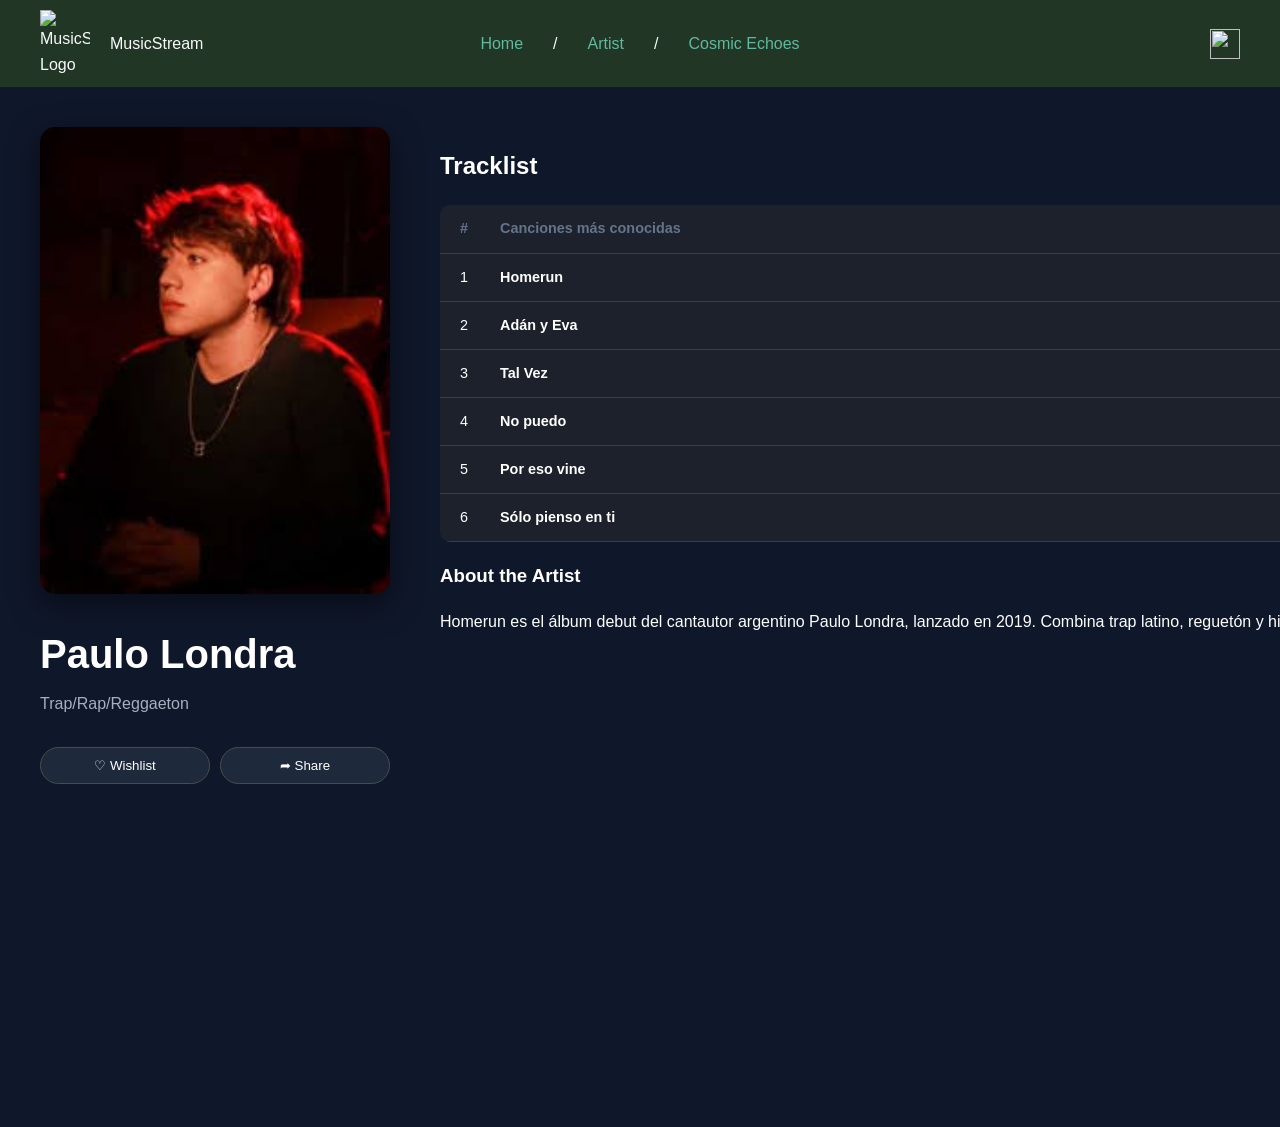
==== Artist/Paulo.html @ 864f0ba6 "Merge branch 'feature/checkout'" ====
<!DOCTYPE html>
<html lang="en">
<head>
    <meta charset="UTF-8">
    <meta name="viewport" content="width=device-width, initial-scale=1.0">
    <meta name="description" content="Pagina principal Music Stream">
    <meta name="description" content="HTML,css, pagina web, Music Stream">
    <meta name="description" content="Denise López">
    <meta name="description" content="Music Stream HTML">
    <meta name="generator" content="VScode">
    <link rel="icon" type="image/png" href="/Assets/icons/favicon/favicon-96x96.png" sizes="96x96" />
    <link rel="icon" type="image/svg+xml" href="/Assets/icons/favicon/favicon.svg" />
    <link rel="shortcut icon" href="/Assets/icons/favicon/favicon.ico" />
    <link rel="apple-touch-icon" sizes="180x180" href="/Assets/icons/favicon/apple-touch-icon.png" />
    <link rel="manifest" href="/Assets/icons/favicon/site.webmanifest" />
    <title>Paulo Londra</title>
    <link rel="stylesheet" href="../css-artist/Paulo.css">
    <link rel="stylesheet" href="../Css/main.css">
</head>
<body>
    <!-- -------------------Link de arriba------------------ -->
    <header class="global-header ">
        <div class="header-left">
            <img src="../Assets/icons/Logo.png" alt="MusicStream Logo" width="50px">
            <span>MusicStream</span>
        </div>
            <nav class="menu-central">
                <a href="../index.html">Home </a>/
                <a href="../Artist/Paulo.html">Artist</a>  /
                <a href="../views/album-detail.html">Cosmic Echoes</a>
        </nav>
        <div class="header-right">
            <img src="../Assets/icons/nueva-cuenta.png" width="30px" height="30px">
      </div></header>

<!-- ------------Info del album------------------------------ -->
    <main class="album-detail-view">
    <section class="album-hero">
        <div class="hero-left">
        <img src="../Assets/Art/Paulo.jpeg" alt="Cover" class="main-cover">
            <!-- -----Info debajo de imagen------>
        <div class="album-meta">
        <h1>Paulo Londra</h1>
        <p>Trap/Rap/Reggaeton</p>
        </div>
        <!-- -----------Botones------------- -->
        <div class="action-buttons">
        <div class="secondary-actions">
        <button class="btn-icon"> ♡  Wishlist</button>
        <button class="btn-icon"> ➦ Share</button>
        </div></div></div>
        <!-- .-----------TABLA-------------------- -->
        <div class="hero-right">
        <h2>Tracklist</h2>
        <div class="tracklist-container">
             <div class="track-header">
             <span>#</span>
             <span>Canciones más conocidas</span>
            <span> <span>ARTIST</span></span>
             <span>🕒</span>
             </div>
        <a href="../views/player.html" class="link">
        <div class="track-row">
            <span>1</span>
            <span class="t-title">Homerun</span>
            <span>Paulo Londra</span>
            <span>2:30</span>
        </div></a>
                    
        <div class="track-row">
            <span>2</span>
            <span class="t-title">Adán y Eva</span>
            <span>Paulo Londra</span>
            <span>4:17</span>
        </div>
                    
        <div class="track-row">
            <span>3</span>
            <span class="t-title">Tal Vez</span>
            <span>Paulo Londra</span>
            <span>4:24</span>
        </div>

        <div class="track-row">
            <span>4</span>
            <span class="t-title">No puedo</span>
            <span>Paulo Londra</span>
            <span>2:55</span>
        </div>

        <div class="track-row">
            <span>5</span>
            <span class="t-title">Por eso vine</span>
            <span>Paulo Londra</span>
            <span>2:57</span>
        </div>

        <div class="track-row">
            <span>6</span>
            <span class="t-title">Sólo pienso en ti</span>
            <span>Paulo Londra</span>
            <span>3:51</span>
        </div>
    </div>
<div class="artist-bio">
<h3>About the Artist</h3>
<p>Homerun es el álbum debut del cantautor argentino Paulo Londra, lanzado en 2019. Combina trap latino, reguetón y hip hop, destacando por rimas alegres y ritmos pegadizos producidos por Ovy On The Drums. El disco de 18 temas representa esfuerzo y superación, incluyendo éxitos como "Adán y Eva" y "Nena Maldición"</p>
</div></div>
</section>
</main>
</div>
</body>
</html>
---- css-artist/Paulo.css ----
/* Contenedor Principal con Grid */
.album-detail-view {
    background-color: #0f172a;
    color: white;
    padding: 40px;
    min-height: 100vh;
    padding-bottom: 100px; /* Espacio para la barra del reproductor */
}

.album-hero {
    display: grid;
    grid-template-columns: 350px 1fr;
    gap: 50px;
}

/* Columna Izquierda: Arte y Botones */
.main-cover {
    width: 100%;
    border-radius: 15px;
    box-shadow: 0 10px 30px rgba(0,0,0,0.5);
}

.album-meta h1 {
    font-size: 2.5rem;
    margin: 20px 0 5px 0;
    
}

.album-meta p {
    color: #a6b0be;
    margin-bottom: 30px;
}

.btn-buy {
    width: 100%;
    background-color: #398043; /* Azul Eléctrico */
    color: white;
    padding: 15px;
    border: none;
    border-radius: 25px;
    font-weight: bold;
    cursor: pointer;
    margin-bottom: 15px;
}

.secondary-actions {
    display: flex;
    gap: 10px;
}

.btn-icon {
    flex: 1;
    background-color: #1e293b;
    border: 1px solid #4b4b4b;
    color: white;
    padding: 10px;
    border-radius: 20px;
    cursor: pointer;
}

/* Columna Derecha: Tracklist */
.tracklist-container {
    margin-top: 20px;
    background-color: rgba(44, 45, 46, 0.5);
    border-radius: 10px;
    overflow: hidden;
}

.track-header, .track-row {
    display: grid;
    grid-template-columns: 40px 1fr 1fr 80px;
    padding: 12px 20px;
    border-bottom: 1px solid #3c3f42;
    font-size: 0.9rem;
}

.track-header {
    color: #64748b;
    font-weight: bold;
}

.track-row:hover {
    background-color: #334155;
    cursor: pointer;
}

.t-title {
    font-weight: bold;
}
.link{
    text-decoration: none; /* Quita el subrayado */
    color: inherit;        /* Hereda el color blanco/claro que ya tenías */
    display: block; 
}


/* Efecto en la imagen del álbum */
.album-mini-resizer {
    width: 70px;
    height: 70px;
    border-radius: 8px;
    transition: transform 0.3s ease, box-shadow 0.3s ease;
    cursor: pointer;
}

.album-mini-resizer:hover {
    transform: scale(1.1);
    box-shadow: 0 0 15px rgba(59, 130, 246, 0.5); /* Brillo azul */
}

/* Controles de reproducción */
.player-bar{
    height: 1%;
    width: 95%;
    display: flex;
    justify-content: space-around;
    align-items: center;
    padding: 40px;


}
.player-controls {
    flex: 1;
    display: flex;
    flex-direction: column;
    align-items: center;
    gap: 30px;
}

.buttons-group {
    display: flex;
    align-items: center;
    gap: 20px;
}

.control-icon {
    width: 25px;
    height: 25px;
    cursor: pointer;
    transition: opacity 0.1s;
}

.control-icon:hover {
    opacity: 0.7;
    transform: translateY(-2px);
}

h4 a{
    color: #2f7445;
    justify-content: space-around;
    padding: 10px;
    right: 0px;
}
---- Css/main.css ----
/* 1. Variables Globales */
:root {
    --bg-dark: #2a8b3d;
    --bg-card:#1f3d2a;
    --bg-sidebar: #1d311d;
    --accent-blue: #3b82f6;
    --text-main: #f8fafc;
    --text-dim: #0fadb5;
    --card-bg: #4d724fdb;
    --fond-dark: #000000db;
}

/* 2. Estilos Generales */
body {
    background-image: radial-gradient(var(--bg-dark),var(--fond-dark));
    color: var(--text-main);
    line-height: 1.6;
    margin: 0;
    font-family: 'Segoe UI', Tahoma, Geneva, Verdana, sans-serif;
}

/* 3. Header */
.global-header {
    background-color: #213624;
    display: flex;
    justify-content: space-between; /* Reparte los 3 grupos: izquierda, centro y derecha */
    align-items: center;
    padding: 10px 40px;
    position: sticky;
    top: 0;
    z-index: 1000;
}

/* Grupo Izquierda */
.header-left {
    display: flex;
    align-items: center;
    gap: 20px;
    flex: 1; 
}

/* El Buscador */
.search-bar input {
    background: #434343;
    border: none;
    border-radius: 15px;
    padding: 8px 15px;
    color: rgb(222, 197, 6);
    width: 200px;
}

/* Grupo Centro (Menú) */
.menu-central {
    display: flex;
    gap: 30px;
    justify-content: center;
    flex: 1; 
}

.menu-central a {
    text-decoration: none;
    color: #60b9a0;
    font-weight: 500;
    transition: 0.3s;
}

.menu-central a:hover {
    color: #d6800f;
}

/* Grupo Derecha */
.header-right {
    display: flex;
    justify-content: flex-end;
    flex: 1; 
}

/* 4. Layout Principal */
.app-container {
    display: grid;
    grid-template-columns: 200px 3fr; 
    min-height: 100vh;
}

/* Caja lado izquierda */
.sidebar {
    background-color: var(--bg-sidebar);
    padding: 30px;
    font-family: Georgia, serif;
}

.sidebar a {
    display: flex;
    align-items: center;
    gap: 20px;
    text-decoration: none;
    color: var(--text-dim);
    margin-bottom: 20px;
    font-size: 18px;
    transition: 0.3s;
}

.sidebar a:hover {
    color: #d9761a;
}

/* 5. Contenido de la Derecha */
.contenido-derecha {
    padding: 30px;
}

.fondo {
    width: 100%;
    padding: 50px 30px;
    box-sizing: border-box; /* Evita que el padding ensanche el banner */
    text-align: right;
    background-image: linear-gradient(rgba(0,0,0,0.5), rgba(0,0,0,0.5)), url('../Assets/icons/fondo.jpg');
    background-size: cover;
    background-position: center;
    border-radius: 12px;
    margin-bottom: 30px;
}

/* Cuadrícula de Álbumes Responsive */
.albums {
    display: grid;
    grid-template-columns: repeat(auto-fill, minmax(200px, 3fr));
    gap: 20px;
    padding: 20px;
}

/* Diseño de la Tarjeta */
.card {
    background: radial-gradient(var(--card-bg),var(--bg-card));
    padding: 16px;
    border-radius: 8px;
    transition: transform 0.3s ease;
    text-align: center;
   text-align: left;
   height: 90%;
}

.card:hover {
    transform: translateY(-8px);
    background-image: linear-gradient(rgb(37, 83, 76), rgb(31, 133, 133));
}

.imagen {
    width: 100%;
    aspect-ratio: 1 /1;
    object-fit: cover;
    border-radius: 4px;
    box-shadow: 0 8px 24px rgba(0,0,0,0.5);
}

.precio {
    font-size: 0.9rem;
    font-weight: bold;
    background-color: #1c421b;
    border-radius: 6px;
    padding: 5px;
    margin-top: auto;
    display: inline-block;
    align-self: center;
    text-align: center;
    width: 90%;
}
.info h2,p,precio{
    color: #ffffff;
    font-size: 1 rem;
    font-weight: 400;
    margin: 0 0 5px 0;
    white-space: nowrap;
    overflow: hidden;
    text-overflow: ellipsis;
}
a{ text-decoration: none;}
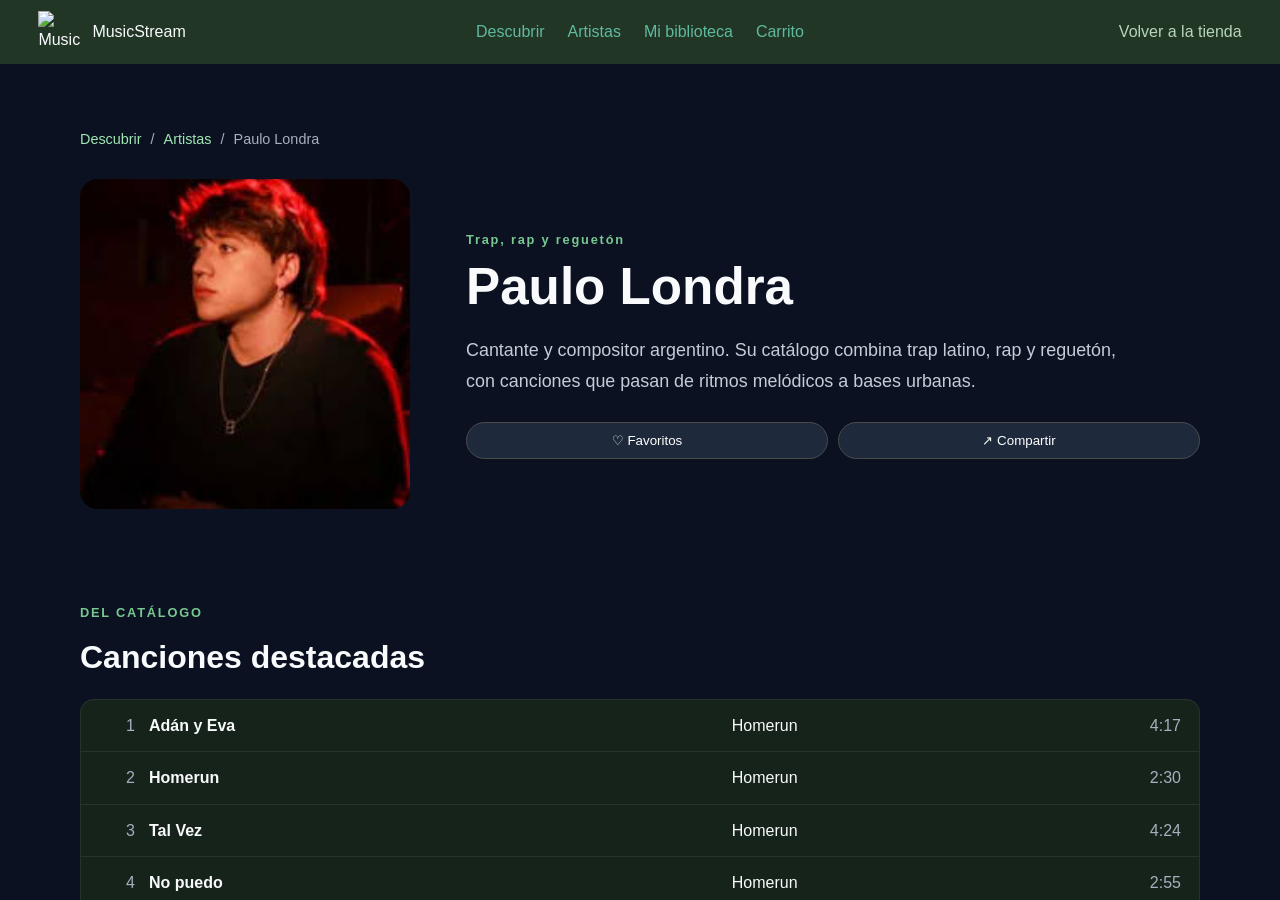
==== commit 1a90cdb8: "style se mejoro el estilo de cada album y la interaccion con el usuario" ====
--- a/Artist/Paulo.html
+++ b/Artist/Paulo.html
@@ -1,113 +1,14 @@
 <!DOCTYPE html>
-<html lang="en">
+<html lang="es">
 <head>
     <meta charset="UTF-8">
+    <meta http-equiv="refresh" content="0; url=../views/artist-detail.html?artist=paulo-londra">
     <meta name="viewport" content="width=device-width, initial-scale=1.0">
-    <meta name="description" content="Pagina principal Music Stream">
-    <meta name="description" content="HTML,css, pagina web, Music Stream">
-    <meta name="description" content="Denise López">
-    <meta name="description" content="Music Stream HTML">
-    <meta name="generator" content="VScode">
-    <link rel="icon" type="image/png" href="/Assets/icons/favicon/favicon-96x96.png" sizes="96x96" />
-    <link rel="icon" type="image/svg+xml" href="/Assets/icons/favicon/favicon.svg" />
-    <link rel="shortcut icon" href="/Assets/icons/favicon/favicon.ico" />
-    <link rel="apple-touch-icon" sizes="180x180" href="/Assets/icons/favicon/apple-touch-icon.png" />
-    <link rel="manifest" href="/Assets/icons/favicon/site.webmanifest" />
-    <title>Paulo Londra</title>
-    <link rel="stylesheet" href="../css-artist/Paulo.css">
-    <link rel="stylesheet" href="../Css/main.css">
+    <title>Paulo Londra · MusicStream</title>
 </head>
 <body>
-    <!-- -------------------Link de arriba------------------ -->
-    <header class="global-header ">
-        <div class="header-left">
-            <img src="../Assets/icons/Logo.png" alt="MusicStream Logo" width="50px">
-            <span>MusicStream</span>
-        </div>
-            <nav class="menu-central">
-                <a href="../index.html">Home </a>/
-                <a href="../Artist/Paulo.html">Artist</a>  /
-                <a href="../views/album-detail.html">Cosmic Echoes</a>
-        </nav>
-        <div class="header-right">
-            <img src="../Assets/icons/nueva-cuenta.png" width="30px" height="30px">
-      </div></header>
-
-<!-- ------------Info del album------------------------------ -->
-    <main class="album-detail-view">
-    <section class="album-hero">
-        <div class="hero-left">
-        <img src="../Assets/Art/Paulo.jpeg" alt="Cover" class="main-cover">
-            <!-- -----Info debajo de imagen------>
-        <div class="album-meta">
-        <h1>Paulo Londra</h1>
-        <p>Trap/Rap/Reggaeton</p>
-        </div>
-        <!-- -----------Botones------------- -->
-        <div class="action-buttons">
-        <div class="secondary-actions">
-        <button class="btn-icon"> ♡  Wishlist</button>
-        <button class="btn-icon"> ➦ Share</button>
-        </div></div></div>
-        <!-- .-----------TABLA-------------------- -->
-        <div class="hero-right">
-        <h2>Tracklist</h2>
-        <div class="tracklist-container">
-             <div class="track-header">
-             <span>#</span>
-             <span>Canciones más conocidas</span>
-            <span> <span>ARTIST</span></span>
-             <span>🕒</span>
-             </div>
-        <a href="../views/player.html" class="link">
-        <div class="track-row">
-            <span>1</span>
-            <span class="t-title">Homerun</span>
-            <span>Paulo Londra</span>
-            <span>2:30</span>
-        </div></a>
-                    
-        <div class="track-row">
-            <span>2</span>
-            <span class="t-title">Adán y Eva</span>
-            <span>Paulo Londra</span>
-            <span>4:17</span>
-        </div>
-                    
-        <div class="track-row">
-            <span>3</span>
-            <span class="t-title">Tal Vez</span>
-            <span>Paulo Londra</span>
-            <span>4:24</span>
-        </div>
-
-        <div class="track-row">
-            <span>4</span>
-            <span class="t-title">No puedo</span>
-            <span>Paulo Londra</span>
-            <span>2:55</span>
-        </div>
-
-        <div class="track-row">
-            <span>5</span>
-            <span class="t-title">Por eso vine</span>
-            <span>Paulo Londra</span>
-            <span>2:57</span>
-        </div>
-
-        <div class="track-row">
-            <span>6</span>
-            <span class="t-title">Sólo pienso en ti</span>
-            <span>Paulo Londra</span>
-            <span>3:51</span>
-        </div>
-    </div>
-<div class="artist-bio">
-<h3>About the Artist</h3>
-<p>Homerun es el álbum debut del cantautor argentino Paulo Londra, lanzado en 2019. Combina trap latino, reguetón y hip hop, destacando por rimas alegres y ritmos pegadizos producidos por Ovy On The Drums. El disco de 18 temas representa esfuerzo y superación, incluyendo éxitos como "Adán y Eva" y "Nena Maldición"</p>
-</div></div>
-</section>
-</main>
-</div>
+    <main>
+        <p>La ficha de Paulo Londra ahora está en <a href="../views/artist-detail.html?artist=paulo-londra">Artistas</a>.</p>
+    </main>
 </body>
-</html>+</html>
